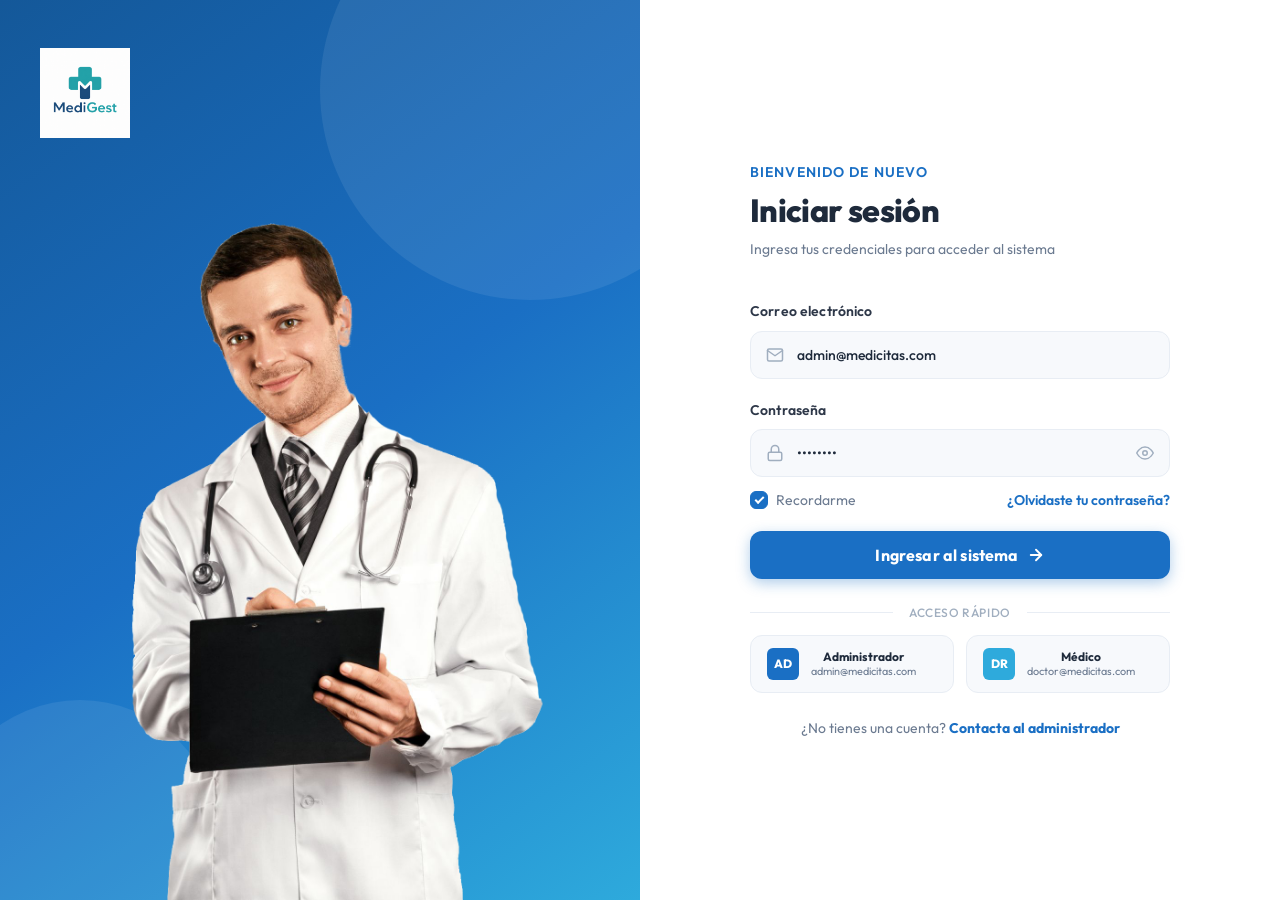
==== index.html @ f2cda5ab "avance mockup" ====
<!DOCTYPE html>
<html lang="es">
<head>
  <!-- ============================================================
       SISTEMA DE GESTIÓN DE CITAS MÉDICAS
       Página: Login / Inicio de sesión
       Archivo: login.html
       Descripción: Pantalla de acceso al sistema
       Autor: Proyecto Universitario
       ============================================================ -->
  <meta charset="UTF-8" />
  <meta name="viewport" content="width=device-width, initial-scale=1.0" />
  <title>Iniciar Sesión — MediCitas</title>

  <!-- Google Fonts: Outfit (moderna, legible, estilo profesional) -->
  <link rel="preconnect" href="https://fonts.googleapis.com" />
  <link rel="preconnect" href="https://fonts.gstatic.com" crossorigin />
  <link href="https://fonts.googleapis.com/css2?family=Outfit:wght@300;400;500;600;700;800&display=swap" rel="stylesheet" />

  <!-- CSS exclusivo de esta página -->
  <link rel="stylesheet" href="styles/login.css" />
</head>

<body>

  <!-- ============================================================
       ESTRUCTURA PRINCIPAL: grid de 2 columnas
       .login-page
         ├── .login-panel-left   (branding + features)
         └── .login-panel-right  (formulario)
       ============================================================ -->

  <main class="login-page">

    <aside class="login-panel-left" aria-hidden="true">

      <div class="brand-logo">
        <div class="brand-logo__text">
          <img class="brand-logo__image" src="./assets/logoMediGest-white.png" alt="logo">
        </div>
      </div>

      <div class="panel-left__content">
        <img class="panel-left__image" src="./assets/doc.png">
      </div>

    </aside>

    <!-- ========================
         PANEL DERECHO — Formulario
         ======================== -->
    <section class="login-panel-right">

      <div class="login-card">

        <!-- Encabezado del formulario -->
        <header class="login-card__header">
          <p class="login-card__welcome">Bienvenido de nuevo</p>
          <h2 class="login-card__title">Iniciar sesión</h2>
          <p class="login-card__subtitle">
            Ingresa tus credenciales para acceder al sistema
          </p>
        </header>

        <!-- =====================
             FORMULARIO PRINCIPAL
             ===================== -->
        <form class="login-form" action="#" method="post" novalidate>

          <!-- Campo: correo electrónico -->
          <div class="form-group">
            <label class="form-label" for="email">Correo electrónico</label>
            <div class="input-wrapper">
              <!-- Ícono del campo -->
              <span class="input-wrapper__icon" aria-hidden="true">
                <svg viewBox="0 0 24 24" fill="none" stroke="currentColor" stroke-width="2"
                     stroke-linecap="round" stroke-linejoin="round">
                  <path d="M4 4h16c1.1 0 2 .9 2 2v12c0 1.1-.9 2-2 2H4c-1.1 0-2-.9-2-2V6c0-1.1.9-2 2-2z" />
                  <polyline points="22,6 12,13 2,6" />
                </svg>
              </span>
              <input
                class="form-input"
                type="email"
                id="email"
                name="email"
                placeholder="admin@medicitas.com"
                value="admin@medicitas.com"
                autocomplete="email"
                required
              />
            </div>
          </div>

          <!-- Campo: contraseña -->
          <div class="form-group">
            <label class="form-label" for="password">Contraseña</label>
            <div class="input-wrapper">
              <!-- Ícono del campo -->
              <span class="input-wrapper__icon" aria-hidden="true">
                <svg viewBox="0 0 24 24" fill="none" stroke="currentColor" stroke-width="2"
                     stroke-linecap="round" stroke-linejoin="round">
                  <rect x="3" y="11" width="18" height="11" rx="2" ry="2" />
                  <path d="M7 11V7a5 5 0 0 1 10 0v4" />
                </svg>
              </span>
              <input
                class="form-input"
                type="password"
                id="password"
                name="password"
                placeholder="••••••••"
                value="admin123"
                autocomplete="current-password"
                required
              />
              <!-- Toggle mostrar/ocultar contraseña (visual only) -->
              <span class="input-wrapper__toggle" aria-label="Mostrar contraseña" role="button" tabindex="0">
                <svg viewBox="0 0 24 24" fill="none" stroke="currentColor" stroke-width="2"
                     stroke-linecap="round" stroke-linejoin="round">
                  <path d="M1 12s4-8 11-8 11 8 11 8-4 8-11 8-11-8-11-8z" />
                  <circle cx="12" cy="12" r="3" />
                </svg>
              </span>
            </div>
          </div>

          <!-- Opciones adicionales -->
          <div class="form-options">
            <label class="checkbox-label" for="remember">
              <input type="checkbox" id="remember" name="remember" checked />
              <span class="checkbox-custom" aria-hidden="true"></span>
              <span class="checkbox-label__text">Recordarme</span>
            </label>
            <a href="#" class="link-forgot">¿Olvidaste tu contraseña?</a>
          </div>

          <!-- Botón de ingreso -->
            <a class="btn btn--primary btn--full" href="./dashboard.html">Ingresar al sistema
            <!-- Flecha derecha -->
            <svg viewBox="0 0 24 24" fill="none" stroke="currentColor" stroke-width="2.5"
                 stroke-linecap="round" stroke-linejoin="round" aria-hidden="true">
              <line x1="5" y1="12" x2="19" y2="12" />
              <polyline points="12,5 19,12 12,19" />
            </svg>
            </a>
        </form>

        <!-- Separador demo -->
        <div class="divider" style="margin-top: 1.5rem;">acceso rápido</div>

        <!-- Tarjetas de acceso demo -->
        <div class="demo-access" style="margin-top: 0.75rem;">

          <!-- Demo: Administrador -->
          <button class="demo-card" type="button" aria-label="Acceso como Administrador">
            <div class="demo-card__avatar demo-card__avatar--admin" aria-hidden="true">AD</div>
            <div class="demo-card__info">
              <span class="demo-card__role">Administrador</span>
              <span class="demo-card__email">admin@medicitas.com</span>
            </div>
          </button>

          <!-- Demo: Médico -->
          <button class="demo-card" type="button" aria-label="Acceso como Médico">
            <div class="demo-card__avatar demo-card__avatar--doctor" aria-hidden="true">DR</div>
            <div class="demo-card__info">
              <span class="demo-card__role">Médico</span>
              <span class="demo-card__email">doctor@medicitas.com</span>
            </div>
          </button>

        </div>

        <!-- Pie de la tarjeta -->
        <p class="login-card__footer" style="margin-top: 1.5rem;">
          ¿No tienes una cuenta?
          <a href="#">Contacta al administrador</a>
        </p>

      </div><!-- /.login-card -->

    </section><!-- /.login-panel-right -->

  </main><!-- /.login-page -->

</body>
</html>
---- styles/login.css ----
/* ============================================================
   SISTEMA DE GESTIÓN DE CITAS MÉDICAS
   Archivo: login.css
   Descripción: Estilos exclusivos para la página de inicio de sesión
   Autor: Proyecto Universitario
   ============================================================ */

/* ============================================================
   1. VARIABLES GLOBALES
   ============================================================ */
:root {
  /* Paleta de colores principal */
  --color-primary:        #1A6FC4;
  --color-primary-dark:   #145899;
  --color-primary-light:  #E8F1FB;
  --color-accent:         #2EAADC;

  /* Neutros */
  --color-white:          #FFFFFF;
  --color-bg:             #F0F4F9;
  --color-gray-100:       #F7F9FC;
  --color-gray-200:       #E8EDF4;
  --color-gray-400:       #A0AEBF;
  --color-gray-600:       #6B7A90;
  --color-gray-800:       #2D3748;
  --color-text:           #1E2A3B;

  /* Estado / feedback */
  --color-error:          #E53E3E;
  --color-error-light:    #FFF5F5;
  --color-success:        #2F855A;

  /* Tipografía */
  --font-main:            'Outfit', 'Segoe UI', sans-serif;
  --font-size-xs:         0.75rem;
  --font-size-sm:         0.875rem;
  --font-size-base:       1rem;
  --font-size-lg:         1.125rem;
  --font-size-xl:         1.5rem;
  --font-size-2xl:        2rem;
  --font-size-3xl:        2.5rem;

  /* Espaciado */
  --space-1:  0.25rem;
  --space-2:  0.5rem;
  --space-3:  0.75rem;
  --space-4:  1rem;
  --space-5:  1.25rem;
  --space-6:  1.5rem;
  --space-8:  2rem;
  --space-10: 2.5rem;
  --space-12: 3rem;
  --space-16: 4rem;

  /* Bordes y sombras */
  --radius-sm:   6px;
  --radius-md:   12px;
  --radius-lg:   20px;
  --radius-full: 9999px;

  --shadow-sm:   0 1px 3px rgba(26, 111, 196, 0.08);
  --shadow-md:   0 4px 16px rgba(26, 111, 196, 0.12);
  --shadow-lg:   0 8px 32px rgba(26, 111, 196, 0.18);
  --shadow-card: 0 2px 12px rgba(0, 0, 0, 0.06);

  /* Transiciones */
  --transition-fast:   0.15s ease;
  --transition-normal: 0.25s ease;
  --transition-slow:   0.4s ease;
}

/* ============================================================
   2. RESET BÁSICO
   ============================================================ */
*, *::before, *::after {
  box-sizing: border-box;
  margin: 0;
  padding: 0;
}

html {
  font-size: 16px;
  -webkit-text-size-adjust: 100%;
}

body {
  font-family: var(--font-main);
  background-color: var(--color-bg);
  color: var(--color-text);
  line-height: 1.6;
  min-height: 100vh;
}

a {
  text-decoration: none;
  color: inherit;
}

img {
  max-width: 100%;
  display: block;
}

button {
  cursor: pointer;
  border: none;
  background: none;
  font-family: inherit;
}

input, select, textarea {
  font-family: inherit;
  font-size: inherit;
}

/* ============================================================
   3. LAYOUT — PÁGINA DE LOGIN
   ============================================================ */

/* Contenedor principal: dos columnas */
.login-page {
  display: grid;
  grid-template-columns: 1fr 1fr;
  min-height: 100vh;
}

/* -------- Panel izquierdo: branding / ilustración -------- */
.login-panel-left {
  background: linear-gradient(145deg, var(--color-primary-dark) 0%, var(--color-primary) 50%, var(--color-accent) 100%);
  display: flex;
  flex-direction: column;
  justify-content: space-between;
  padding: var(--space-12) var(--space-10) 0 var(--space-10);
  position: relative;
  overflow: hidden;
}

/* Círculos decorativos de fondo */
.login-panel-left::before,
.login-panel-left::after {
  content: '';
  position: absolute;
  border-radius: 50%;
  opacity: 0.08;
  background: var(--color-white);
}

.login-panel-left::before {
  width: 420px;
  height: 420px;
  top: -120px;
  right: -100px;
}

.login-panel-left::after {
  width: 280px;
  height: 280px;
  bottom: -80px;
  left: -60px;
}

/* Logo en panel izquierdo */
.brand-logo {
  display: flex;
  align-items: center;
  gap: var(--space-3);
  position: relative;
  z-index: 1;
}

.brand-logo__icon {
  width: 46px;
  height: 46px;
  background: rgba(255, 255, 255, 0.2);
  border-radius: var(--radius-md);
  display: flex;
  align-items: center;
  justify-content: center;
  backdrop-filter: blur(6px);
  border: 1px solid rgba(255, 255, 255, 0.25);
}

.brand-logo__image{
  width: 90px;
}

.brand-logo__icon svg {
  width: 24px;
  height: 24px;
  color: var(--color-white);
}

.brand-logo__text {
  display: flex;
  flex-direction: column;
}

.brand-logo__name {
  font-size: var(--font-size-base);
  font-weight: 700;
  color: var(--color-white);
  letter-spacing: 0.01em;
  line-height: 1.2;
}

.brand-logo__tagline {
  font-size: var(--font-size-xs);
  color: rgba(255, 255, 255, 0.65);
  font-weight: 400;
  letter-spacing: 0.03em;
  text-transform: uppercase;
}

/* Contenido central del panel izquierdo */
.panel-left__content {
  position: relative;
  z-index: 1;
}

.panel-left__title {
  font-size: var(--font-size-3xl);
  font-weight: 800;
  color: var(--color-white);
  line-height: 1.2;
  margin-bottom: var(--space-4);
  letter-spacing: -0.02em;
}

.panel-left__title span {
  color: rgba(255, 255, 255, 0.65);
  display: block;
  font-weight: 400;
  font-size: var(--font-size-xl);
  letter-spacing: 0;
  margin-bottom: var(--space-2);
}

.panel-left__description {
  font-size: var(--font-size-base);
  color: rgba(255, 255, 255, 0.75);
  line-height: 1.7;
  max-width: 360px;
  margin-bottom: var(--space-10);
}

/* Tarjetas de características del sistema */
.features-list {
  display: flex;
  flex-direction: column;
  gap: var(--space-4);
}

.feature-item {
  display: flex;
  align-items: center;
  gap: var(--space-4);
  background: rgba(255, 255, 255, 0.1);
  border: 1px solid rgba(255, 255, 255, 0.15);
  border-radius: var(--radius-md);
  padding: var(--space-4) var(--space-5);
  backdrop-filter: blur(6px);
  transition: background var(--transition-normal);
}

.feature-item:hover {
  background: rgba(255, 255, 255, 0.15);
}

.feature-item__icon {
  width: 38px;
  height: 38px;
  background: rgba(255, 255, 255, 0.2);
  border-radius: var(--radius-sm);
  display: flex;
  align-items: center;
  justify-content: center;
  flex-shrink: 0;
}

.feature-item__icon svg {
  width: 18px;
  height: 18px;
  color: var(--color-white);
}

.feature-item__info {
  display: flex;
  flex-direction: column;
}

.panel-left__image{
    width: 720px;
}

.feature-item__title {
  font-size: var(--font-size-sm);
  font-weight: 600;
  color: var(--color-white);
}

.feature-item__desc {
  font-size: var(--font-size-xs);
  color: rgba(255, 255, 255, 0.6);
}

/* Pie del panel izquierdo */
.panel-left__footer {
  position: relative;
  z-index: 1;
  font-size: var(--font-size-xs);
  color: rgba(255, 255, 255, 0.45);
}

/* -------- Panel derecho: formulario -------- */
.login-panel-right {
  background: var(--color-white);
  display: flex;
  align-items: center;
  justify-content: center;
  padding: var(--space-12) var(--space-10);
}

/* Tarjeta contenedora del formulario */
.login-card {
  width: 100%;
  max-width: 420px;
}

/* Encabezado del formulario */
.login-card__header {
  margin-bottom: var(--space-10);
}

.login-card__welcome {
  font-size: var(--font-size-sm);
  font-weight: 600;
  color: var(--color-primary);
  text-transform: uppercase;
  letter-spacing: 0.08em;
  margin-bottom: var(--space-2);
}

.login-card__title {
  font-size: var(--font-size-2xl);
  font-weight: 800;
  color: var(--color-text);
  line-height: 1.2;
  letter-spacing: -0.02em;
  margin-bottom: var(--space-2);
}

.login-card__subtitle {
  font-size: var(--font-size-sm);
  color: var(--color-gray-600);
}

/* ============================================================
   4. FORMULARIO DE LOGIN
   ============================================================ */

.login-form {
  display: flex;
  flex-direction: column;
  gap: var(--space-5);
}

/* Grupo de campo individual */
.form-group {
  display: flex;
  flex-direction: column;
  gap: var(--space-2);
}

.form-label {
  font-size: var(--font-size-sm);
  font-weight: 600;
  color: var(--color-gray-800);
  letter-spacing: 0.01em;
}

/* Wrapper del input con ícono */
.input-wrapper {
  position: relative;
  display: flex;
  align-items: center;
}

.input-wrapper__icon {
  position: absolute;
  left: var(--space-4);
  width: 18px;
  height: 18px;
  color: var(--color-gray-400);
  pointer-events: none;
  transition: color var(--transition-fast);
  z-index: 1;
}

.input-wrapper__icon svg {
  width: 18px;
  height: 18px;
}

/* Campo de texto */
.form-input {
  width: 100%;
  height: 48px;
  padding: 0 var(--space-4) 0 calc(var(--space-4) + 18px + var(--space-3));
  border: 1.5px solid var(--color-gray-200);
  border-radius: var(--radius-md);
  background: var(--color-gray-100);
  color: var(--color-text);
  font-size: var(--font-size-sm);
  font-weight: 500;
  transition:
    border-color var(--transition-fast),
    background var(--transition-fast),
    box-shadow var(--transition-fast);
  outline: none;
}

.form-input::placeholder {
  color: var(--color-gray-400);
  font-weight: 400;
}

.form-input:hover {
  border-color: var(--color-primary-light);
  background: var(--color-white);
}

.form-input:focus {
  border-color: var(--color-primary);
  background: var(--color-white);
  box-shadow: 0 0 0 3px var(--color-primary-light);
}

/* Ícono de mostrar/ocultar contraseña */
.input-wrapper__toggle {
  position: absolute;
  right: var(--space-4);
  width: 18px;
  height: 18px;
  color: var(--color-gray-400);
  cursor: pointer;
  transition: color var(--transition-fast);
  z-index: 1;
}

.input-wrapper__toggle:hover {
  color: var(--color-primary);
}

.input-wrapper__toggle svg {
  width: 18px;
  height: 18px;
}

/* Fila de opciones adicionales */
.form-options {
  display: flex;
  align-items: center;
  justify-content: space-between;
  margin-top: calc(var(--space-2) * -1);
}

/* Checkbox "Recordarme" */
.checkbox-label {
  display: flex;
  align-items: center;
  gap: var(--space-2);
  cursor: pointer;
  user-select: none;
}

.checkbox-label input[type="checkbox"] {
  display: none;
}

.checkbox-custom {
  width: 18px;
  height: 18px;
  border: 1.5px solid var(--color-gray-200);
  border-radius: var(--radius-sm);
  background: var(--color-gray-100);
  display: flex;
  align-items: center;
  justify-content: center;
  transition:
    border-color var(--transition-fast),
    background var(--transition-fast);
  flex-shrink: 0;
}

.checkbox-label input[type="checkbox"]:checked + .checkbox-custom {
  background: var(--color-primary);
  border-color: var(--color-primary);
}

.checkbox-label input[type="checkbox"]:checked + .checkbox-custom::after {
  content: '';
  width: 5px;
  height: 9px;
  border: 2px solid var(--color-white);
  border-top: none;
  border-left: none;
  transform: rotate(45deg) translate(-1px, -1px);
  display: block;
}

.checkbox-label__text {
  font-size: var(--font-size-sm);
  color: var(--color-gray-600);
}

/* Link "olvidé contraseña" */
.link-forgot {
  font-size: var(--font-size-sm);
  color: var(--color-primary);
  font-weight: 600;
  transition: color var(--transition-fast);
}

.link-forgot:hover {
  color: var(--color-primary-dark);
  text-decoration: underline;
}

/* ============================================================
   5. BOTONES
   ============================================================ */

/* Botón primario */
.btn {
  display: inline-flex;
  align-items: center;
  justify-content: center;
  gap: var(--space-2);
  height: 48px;
  padding: 0 var(--space-6);
  border-radius: var(--radius-md);
  font-size: var(--font-size-base);
  font-weight: 700;
  letter-spacing: 0.01em;
  cursor: pointer;
  border: none;
  transition:
    background var(--transition-fast),
    transform var(--transition-fast),
    box-shadow var(--transition-fast),
    opacity var(--transition-fast);
  white-space: nowrap;
  outline: none;
}

.btn:active {
  transform: translateY(1px);
}

/* Variante primaria */
.btn--primary {
  background: var(--color-primary);
  color: var(--color-white);
  box-shadow: 0 4px 14px rgba(26, 111, 196, 0.35);
}

.btn--primary:hover {
  background: var(--color-primary-dark);
  box-shadow: 0 6px 20px rgba(26, 111, 196, 0.45);
}

.btn--primary:focus {
  box-shadow: 0 0 0 3px var(--color-primary-light), 0 4px 14px rgba(26, 111, 196, 0.35);
}

/* Tamaño full-width */
.btn--full {
  width: 100%;
}

/* Ícono flecha dentro del botón */
.btn svg {
  width: 18px;
  height: 18px;
}

/* ============================================================
   6. DIVIDER Y ACCESO DEMO
   ============================================================ */

/* Separador "o continúa con" */
.divider {
  display: flex;
  align-items: center;
  gap: var(--space-4);
  color: var(--color-gray-400);
  font-size: var(--font-size-xs);
  font-weight: 500;
  letter-spacing: 0.05em;
  text-transform: uppercase;
}

.divider::before,
.divider::after {
  content: '';
  flex: 1;
  height: 1px;
  background: var(--color-gray-200);
}

/* Tarjetas de acceso rápido (demo) */
.demo-access {
  display: grid;
  grid-template-columns: 1fr 1fr;
  gap: var(--space-3);
}

.demo-card {
  display: flex;
  align-items: center;
  gap: var(--space-3);
  padding: var(--space-3) var(--space-4);
  border: 1.5px solid var(--color-gray-200);
  border-radius: var(--radius-md);
  background: var(--color-gray-100);
  cursor: pointer;
  transition:
    border-color var(--transition-fast),
    background var(--transition-fast),
    box-shadow var(--transition-fast);
}

.demo-card:hover {
  border-color: var(--color-primary);
  background: var(--color-primary-light);
  box-shadow: var(--shadow-sm);
}

.demo-card__avatar {
  width: 32px;
  height: 32px;
  border-radius: var(--radius-sm);
  display: flex;
  align-items: center;
  justify-content: center;
  font-size: var(--font-size-xs);
  font-weight: 800;
  flex-shrink: 0;
  color: var(--color-white);
}

.demo-card__avatar--admin {
  background: var(--color-primary);
}

.demo-card__avatar--doctor {
  background: var(--color-accent);
}

.demo-card__info {
  display: flex;
  flex-direction: column;
  min-width: 0;
}

.demo-card__role {
  font-size: var(--font-size-xs);
  font-weight: 700;
  color: var(--color-text);
  line-height: 1.3;
}

.demo-card__email {
  font-size: 0.68rem;
  color: var(--color-gray-600);
  white-space: nowrap;
  overflow: hidden;
  text-overflow: ellipsis;
}

/* ============================================================
   7. PIE DEL FORMULARIO
   ============================================================ */

.login-card__footer {
  margin-top: var(--space-4);
  text-align: center;
  font-size: var(--font-size-sm);
  color: var(--color-gray-600);
}

.login-card__footer a {
  color: var(--color-primary);
  font-weight: 700;
  transition: color var(--transition-fast);
}

.login-card__footer a:hover {
  color: var(--color-primary-dark);
  text-decoration: underline;
}

/* ============================================================
   8. ALERTA DE ERROR (estado de validación)
   ============================================================ */

.alert-error {
  display: flex;
  align-items: flex-start;
  gap: var(--space-3);
  padding: var(--space-3) var(--space-4);
  background: var(--color-error-light);
  border: 1px solid #FEB2B2;
  border-radius: var(--radius-md);
  font-size: var(--font-size-sm);
  color: var(--color-error);
}

.alert-error svg {
  width: 16px;
  height: 16px;
  flex-shrink: 0;
  margin-top: 1px;
}

/* ============================================================
   9. RESPONSIVE — MÓVIL
   ============================================================ */

@media (max-width: 900px) {
  .login-page {
    grid-template-columns: 1fr;
  }

  .login-panel-left {
    display: none; /* Ocultar panel izquierdo en móvil */
  }

  .login-panel-right {
    padding: var(--space-8) var(--space-6);
  }
}

@media (max-width: 480px) {
  .login-panel-right {
    padding: var(--space-6) var(--space-4);
  }

  .demo-access {
    grid-template-columns: 1fr;
  }

  .form-options {
    flex-direction: column;
    align-items: flex-start;
    gap: var(--space-3);
  }
}

/* ============================================================
   FIN DEL ARCHIVO: login.css
   ============================================================ */
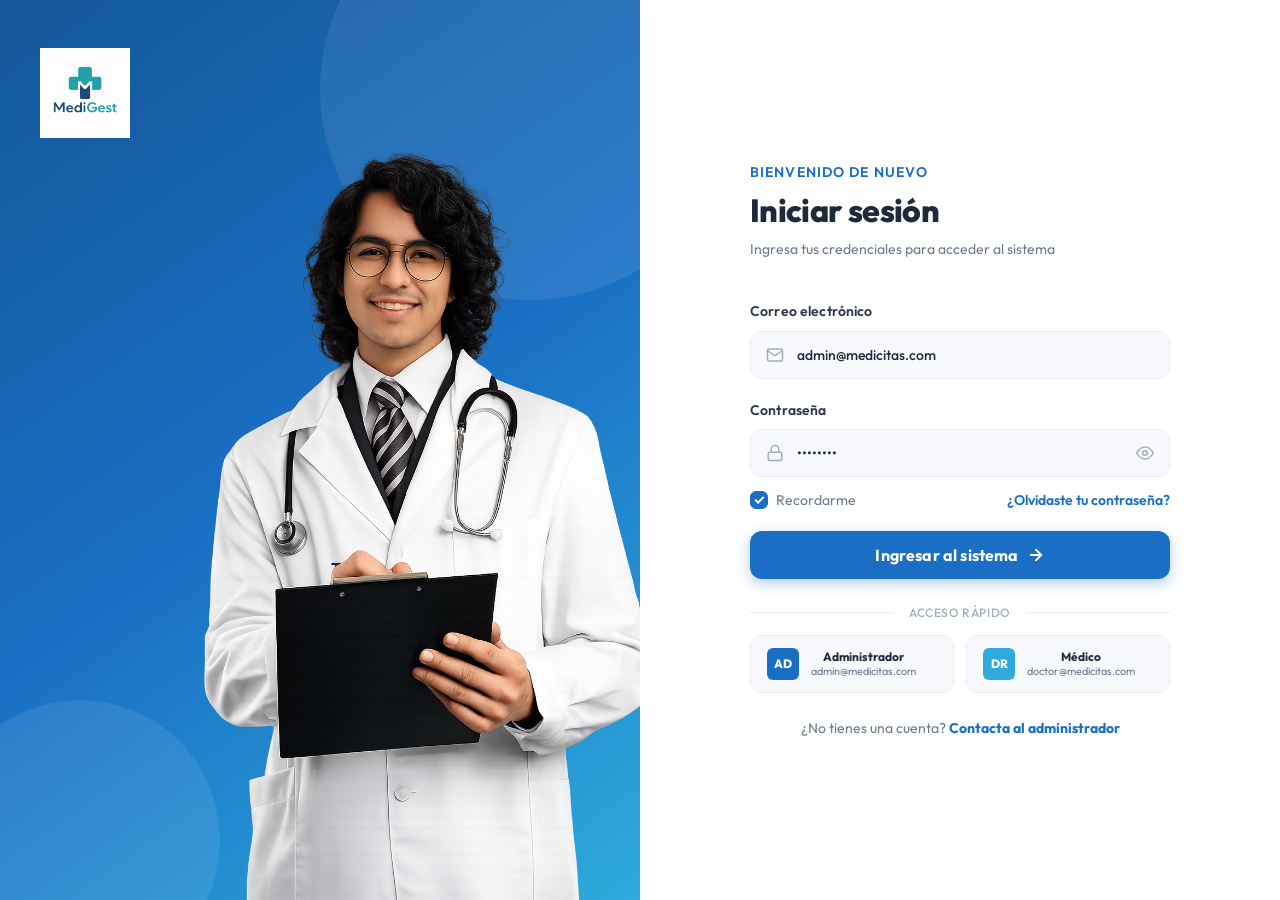
==== commit b12814ab: "modify login" ====
--- a/index.html
+++ b/index.html
@@ -41,7 +41,7 @@
       </div>
 
       <div class="panel-left__content">
-        <img class="panel-left__image" src="./assets/doc.png">
+        <img class="panel-left__image" src="./assets/medigestLeder.png">
       </div>
 
     </aside>
--- a/styles/login.css
+++ b/styles/login.css
@@ -89,6 +89,8 @@
   color: var(--color-text);
   line-height: 1.6;
   min-height: 100vh;
+
+  overflow: hidden;
 }
 
 a {
@@ -289,7 +291,9 @@
 }
 
 .panel-left__image{
-    width: 720px;
+    width: 675px;
+    margin-left: 100px;
+    margin-top: -100px;
 }
 
 .feature-item__title {
